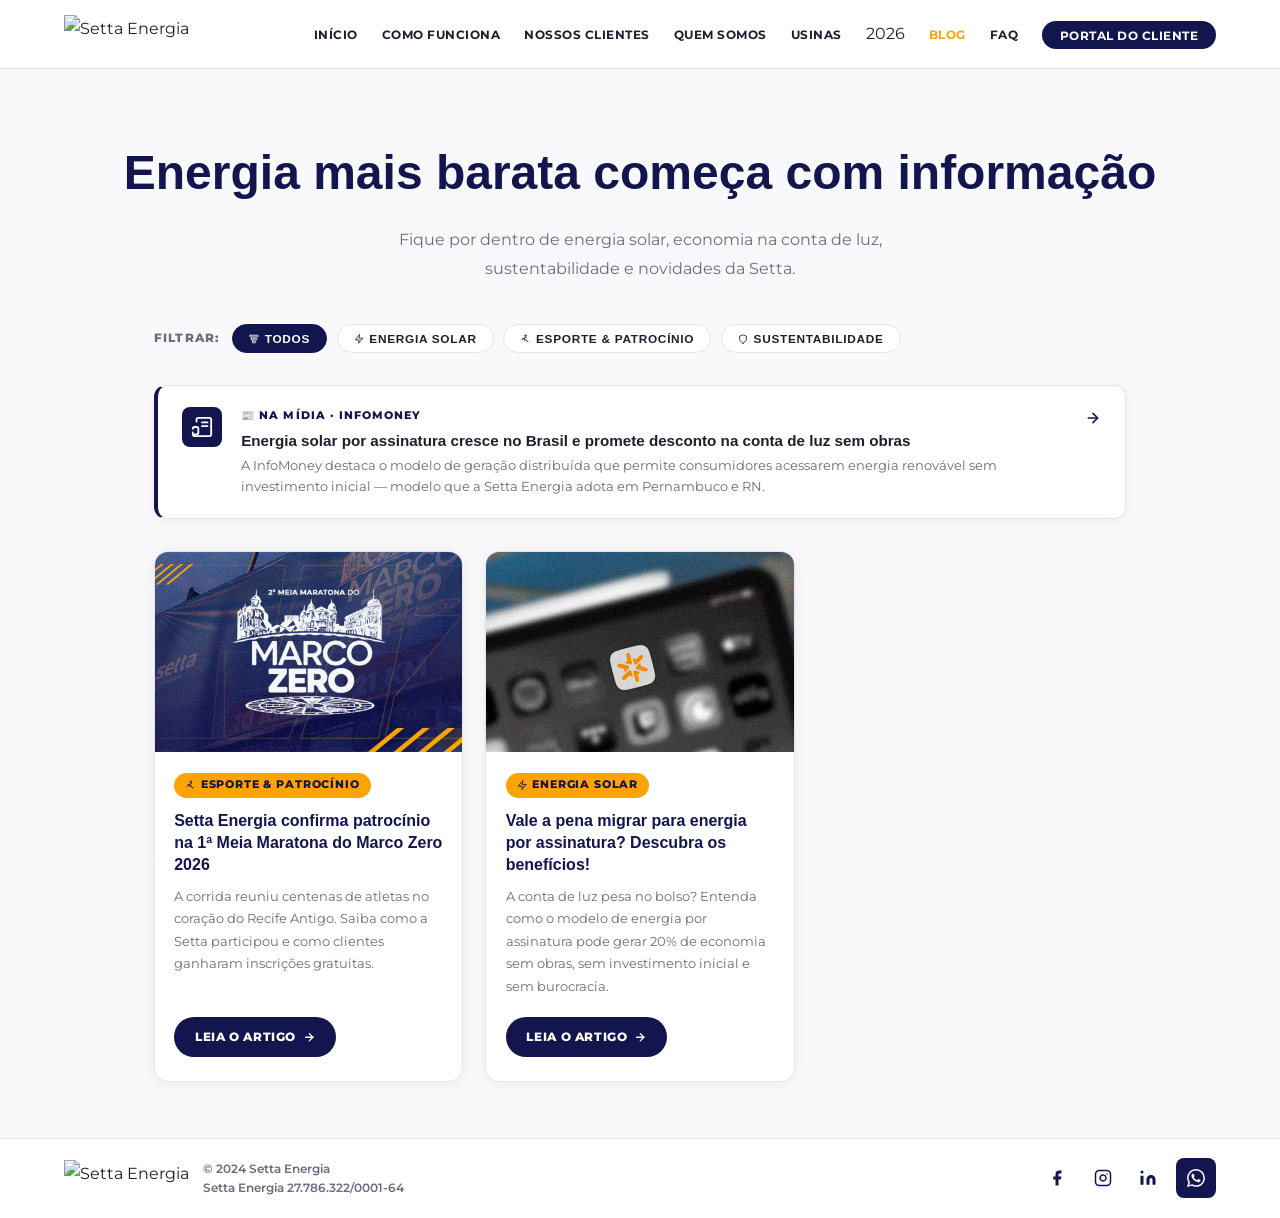
==== index.html @ 8a0ee7bb "Add files via upload" ====
<!DOCTYPE html>
<html lang="pt-BR">
<head>
  <meta charset="UTF-8"/>
  <meta name="viewport" content="width=device-width, initial-scale=1.0"/>
  <title>Blog Setta Energia | Energia solar, economia e sustentabilidade</title>
  <link rel="preconnect" href="https://fonts.googleapis.com"/>
  <link rel="preconnect" href="https://fonts.gstatic.com" crossorigin/>
  <link href="https://fonts.googleapis.com/css2?family=Montserrat:ital,wght@0,400;0,500;0,600;0,700;0,800;0,900;1,400&display=swap" rel="stylesheet"/>
  <link href="https://db.onlinewebfonts.com/c/cd7b05ba22e73021e0a390f532a72589?family=PP+Telegraf" rel="stylesheet"/>
  <link href="https://db.onlinewebfonts.com/c/ac187c52eeff516225fc35f138f225fc?family=PP+Telegraf+UltraBold" rel="stylesheet"/>
  <link rel="stylesheet" href="blog-setta.css"/>
</head>
<body>

<!-- HEADER -->
<header>
  <div class="logo">
    <a href="https://settaenergia.com.br/">
      <img src="https://settaenergia.com.br/assets/Logo2.svg" alt="Setta Energia"/>
    </a>
  </div>
  <nav>
    <ul>
      <li><a href="https://settaenergia.com.br/">Início</a></li>
      <li><a href="https://settaenergia.com.br/#como-funciona">Como Funciona</a></li>
      <li><a href="https://settaenergia.com.br/#clientes-ativos">Nossos Clientes</a></li>
      <li><a href="https://settaenergia.com.br/quemSomos.html">Quem Somos</a></li>
      <li><a href="https://settaenergia.com.br/usinas.html">Usinas</a></li>2026
      <li><a href="index.html" class="ativo">Blog</a></li>
      <li><a href="https://settaenergia.com.br/#faq">FAQ</a></li>
      <li class="portal"><a href="https://www.portalsettaenergia.com.br/">Portal do Cliente</a></li>
    </ul>
  </nav>
  <button class="menu-mobile-btn" onclick="document.querySelector('.mobile-nav').classList.toggle('open')" aria-label="Menu">
    <svg width="24" height="24" viewBox="0 0 24 24" fill="none" stroke="#13154f" stroke-width="2.5" stroke-linecap="round">
      <line x1="3" y1="6" x2="21" y2="6"/><line x1="3" y1="12" x2="21" y2="12"/><line x1="3" y1="18" x2="21" y2="18"/>
    </svg>
  </button>
</header>

<div class="mobile-nav">
  <a href="https://settaenergia.com.br/">Início</a>
  <a href="https://settaenergia.com.br/#como-funciona">Como Funciona</a>
  <a href="https://settaenergia.com.br/#clientes-ativos">Nossos Clientes</a>
  <a href="https://settaenergia.com.br/quemSomos.html">Quem Somos</a>
  <a href="https://settaenergia.com.br/usinas.html">Usinas</a>
  <a href="index.html">Blog</a>
  <a href="https://settaenergia.com.br/#faq">FAQ</a>
  <a href="https://www.portalsettaenergia.com.br/">Portal do Cliente</a>
</div>

<!-- HERO DO BLOG -->
<section class="blog-hero">
  <h1>Energia mais barata começa com informação</h1>
  <p>Fique por dentro de energia solar, economia na conta de luz, sustentabilidade e novidades da Setta.</p>
</section>

<!-- FILTRO DE CATEGORIAS -->
<div class="blog-filter-bar" role="group" aria-label="Filtrar por categoria">
  <span>Filtrar:</span>
  <button class="filter-btn active" data-cat="todos" onclick="filterBlog('todos', this)">
    <svg class="icon-svg" viewBox="0 0 24 24" fill="none" stroke="currentColor" stroke-width="2" stroke-linecap="round" stroke-linejoin="round"><rect x="2" y="3" width="20" height="4" rx="1"/><rect x="5" y="10" width="14" height="4" rx="1"/><rect x="8" y="17" width="8" height="4" rx="1"/></svg>
    Todos
  </button>
  <button class="filter-btn" data-cat="energia-solar" onclick="filterBlog('energia-solar', this)">
    <svg class="icon-svg" viewBox="0 0 24 24" fill="none" stroke="currentColor" stroke-width="2" stroke-linecap="round" stroke-linejoin="round"><polygon points="13 2 3 14 12 14 11 22 21 10 12 10 13 2"/></svg>
    Energia Solar
  </button>
  <button class="filter-btn" data-cat="esporte" onclick="filterBlog('esporte', this)">
    <svg class="icon-svg" viewBox="0 0 24 24" fill="none" stroke="currentColor" stroke-width="2" stroke-linecap="round" stroke-linejoin="round"><circle cx="13" cy="4" r="2"/><path d="M14.8 8.4L9 10l2 6 3-3 3 5H19"/><path d="M5 14l2-4 4 1"/></svg>
    Esporte &amp; Patrocínio
  </button>
  <button class="filter-btn" data-cat="sustentabilidade" onclick="filterBlog('sustentabilidade', this)">
    <svg class="icon-svg" viewBox="0 0 24 24" fill="none" stroke="currentColor" stroke-width="2" stroke-linecap="round" stroke-linejoin="round"><path d="M12 22s8-4 8-10V5l-8-3-8 3v7c0 6 8 10 8 10z"/></svg>
    Sustentabilidade
  </button>
</div>

<!-- REFERÊNCIA INFOMONEY -->
<div class="infomoney-ref">
  <a href="https://infomoney.com.br" target="_blank" rel="noopener" class="infomoney-card" aria-label="Leia na InfoMoney">
    <div class="infomoney-logo">
      <svg viewBox="0 0 24 24" fill="none" stroke="currentColor" stroke-width="2" stroke-linecap="round" stroke-linejoin="round"><path d="M4 22h16a2 2 0 0 0 2-2V4a2 2 0 0 0-2-2H8a2 2 0 0 0-2 2v2"/><path d="M4 22a2 2 0 0 1-2-2v-2"/><path d="M2 14a2 2 0 0 1 2-2h2a2 2 0 0 1 2 2v4a2 2 0 0 1-2 2H4"/><line x1="12" y1="7" x2="18" y2="7"/><line x1="12" y1="11" x2="18" y2="11"/></svg>
    </div>
    <div class="infomoney-meta">
      <span class="infomoney-label">📰 Na Mídia · InfoMoney</span>
      <span class="infomoney-title">Energia solar por assinatura cresce no Brasil e promete desconto na conta de luz sem obras</span>
      <span class="infomoney-summary">A InfoMoney destaca o modelo de geração distribuída que permite consumidores acessarem energia renovável sem investimento inicial — modelo que a Setta Energia adota em Pernambuco e RN.</span>
    </div>
    <svg class="infomoney-arrow icon-svg" viewBox="0 0 24 24" fill="none" stroke="currentColor" stroke-width="2.5" stroke-linecap="round" stroke-linejoin="round" width="18" height="18"><line x1="5" y1="12" x2="19" y2="12"/><polyline points="12 5 19 12 12 19"/></svg>
  </a>
</div>

<!-- CARDS EM DESTAQUE -->
<section class="blog-featured" id="blog-cards-grid">

  <!-- Card 1 — Maratona -->
  <a href="blog-maratona.html" class="blog-card" data-cat="esporte">
    <img
      class="blog-card-img"
      src="assets/blog/thumbnail-maratona.jpg"
      alt="Meia Maratona do Marco Zero — Setta Energia"
    />
    <div class="blog-card-body">
      <span class="blog-card-cat">
        <svg class="icon-svg" viewBox="0 0 24 24" fill="none" stroke="currentColor" stroke-width="2" stroke-linecap="round" stroke-linejoin="round"><circle cx="13" cy="4" r="2"/><path d="M14.8 8.4L9 10l2 6 3-3 3 5H19"/><path d="M5 14l2-4 4 1"/></svg>
        Esporte &amp; Patrocínio
      </span>
      <p class="blog-card-title">Setta Energia confirma patrocínio na 1ª Meia Maratona do Marco Zero 2026</p>
      <p class="blog-card-excerpt">A corrida reuniu centenas de atletas no coração do Recife Antigo. Saiba como a Setta participou e como clientes ganharam inscrições gratuitas.</p>
      <span class="blog-card-link">
        Leia o artigo
        <svg class="icon-svg" viewBox="0 0 24 24" fill="none" stroke="currentColor" stroke-width="2.5" stroke-linecap="round" stroke-linejoin="round"><line x1="5" y1="12" x2="19" y2="12"/><polyline points="12 5 19 12 12 19"/></svg>
      </span>
    </div>
  </a>

  <!-- Card 2 — Energia por Assinatura -->
  <a href="blog-energia-assinatura.html" class="blog-card" data-cat="energia-solar sustentabilidade">
    <img
      class="blog-card-img"
      src="assets/blog/thumbnail-energia-assinatura.jpg"
      alt="Energia por Assinatura — Setta Energia"
    />
    <div class="blog-card-body">
      <span class="blog-card-cat">
        <svg class="icon-svg" viewBox="0 0 24 24" fill="none" stroke="currentColor" stroke-width="2" stroke-linecap="round" stroke-linejoin="round"><polygon points="13 2 3 14 12 14 11 22 21 10 12 10 13 2"/></svg>
        Energia Solar
      </span>
      <p class="blog-card-title">Vale a pena migrar para energia por assinatura? Descubra os benefícios!</p>
      <p class="blog-card-excerpt">A conta de luz pesa no bolso? Entenda como o modelo de energia por assinatura pode gerar 20% de economia sem obras, sem investimento inicial e sem burocracia.</p>
      <span class="blog-card-link">
        Leia o artigo
        <svg class="icon-svg" viewBox="0 0 24 24" fill="none" stroke="currentColor" stroke-width="2.5" stroke-linecap="round" stroke-linejoin="round"><line x1="5" y1="12" x2="19" y2="12"/><polyline points="12 5 19 12 12 19"/></svg>
      </span>
    </div>
  </a>

</section>

<script>
function filterBlog(cat, btn) {
  // Update active button
  document.querySelectorAll('.filter-btn').forEach(b => b.classList.remove('active'));
  btn.classList.add('active');

  // Show/hide cards
  document.querySelectorAll('#blog-cards-grid .blog-card').forEach(card => {
    if (cat === 'todos') {
      card.style.display = '';
    } else {
      const cats = card.dataset.cat || '';
      card.style.display = cats.includes(cat) ? '' : 'none';
    }
  });
}
</script>

<!-- FOOTER -->
<footer>
  <div class="f-left">
    <a href="https://settaenergia.com.br/">
      <img src="https://settaenergia.com.br/assets/Logo2.svg" alt="Setta Energia" class="f-logo"/>
    </a>
    <p class="f-copy">© 2024 Setta Energia<br/>Setta Energia 27.786.322/0001-64</p>
  </div>
  <div class="f-social">
    <a href="https://www.facebook.com/settaenergia/" target="_blank" aria-label="Facebook">
      <svg viewBox="0 0 24 24" fill="currentColor"><path d="M18 2h-3a5 5 0 00-5 5v3H7v4h3v8h4v-8h3l1-4h-4V7a1 1 0 011-1h3z"/></svg>
    </a>
    <a href="https://www.instagram.com/settaenergia/" target="_blank" aria-label="Instagram">
      <svg viewBox="0 0 24 24" fill="none" stroke="currentColor" stroke-width="2" stroke-linecap="round" stroke-linejoin="round"><rect x="2" y="2" width="20" height="20" rx="5" ry="5"/><path d="M16 11.37A4 4 0 1112.63 8 4 4 0 0116 11.37z"/><line x1="17.5" y1="6.5" x2="17.51" y2="6.5"/></svg>
    </a>
    <a href="https://br.linkedin.com/company/settaenergia" target="_blank" aria-label="LinkedIn">
      <svg viewBox="0 0 24 24" fill="currentColor"><path d="M16 8a6 6 0 016 6v7h-4v-7a2 2 0 00-2-2 2 2 0 00-2 2v7h-4v-7a6 6 0 016-6zM2 9h4v12H2z"/><circle cx="4" cy="4" r="2"/></svg>
    </a>
    <a href="https://wa.me/558130195995" target="_blank" aria-label="WhatsApp" class="f-social-wa">
      <svg viewBox="0 0 24 24" fill="currentColor"><path d="M17.472 14.382c-.297-.149-1.758-.867-2.03-.967-.273-.099-.471-.148-.67.15-.197.297-.767.966-.94 1.164-.173.199-.347.223-.644.075-.297-.15-1.255-.463-2.39-1.475-.883-.788-1.48-1.761-1.653-2.059-.173-.297-.018-.458.13-.606.134-.133.298-.347.446-.52.149-.174.198-.298.298-.497.099-.198.05-.371-.025-.52-.075-.149-.669-1.612-.916-2.207-.242-.579-.487-.5-.669-.51a6.073 6.073 0 00-.57-.01c-.198 0-.52.074-.792.372-.272.297-1.04 1.016-1.04 2.479s1.065 2.875 1.213 3.074c.149.198 2.096 3.2 5.077 4.487.709.306 1.262.489 1.694.625.712.227 1.36.195 1.871.118.571-.085 1.758-.719 2.006-1.413.248-.694.248-1.289.173-1.413-.074-.124-.272-.198-.57-.347zm-5.421 7.403h-.004a9.87 9.87 0 01-5.031-1.378l-.361-.214-3.741.982.998-3.648-.235-.374a9.86 9.86 0 01-1.51-5.26c.001-5.45 4.436-9.884 9.888-9.884 2.64 0 5.122 1.03 6.988 2.898a9.825 9.825 0 012.893 6.994c-.003 5.45-4.437 9.884-9.885 9.884zm8.413-18.297A11.815 11.815 0 0012.05 0C5.495 0 .16 5.335.157 11.892c0 2.096.547 4.142 1.588 5.945L.057 24l6.305-1.654a11.882 11.882 0 005.683 1.448h.005c6.554 0 11.89-5.335 11.893-11.893a11.821 11.821 0 00-3.48-8.413z"/></svg>
    </a>
  </div>
</footer>

</body>
</html>
---- blog-setta.css ----
*, *::before, *::after { box-sizing: border-box; margin: 0; padding: 0; }

:root {
  --azul:      #13154f;
  --azul-mid:  #1c1f6e;
  --laranja:   #ffa300;
  --laranja-dk:#e08f00;
  --bg:        #f9f9fb;
  --branco:    #ffffff;
  --texto:     #1e1e2e;
  --muted:     #6b6b80;
  --borda:     #e4e4ef;
  --col-w:     860px;
}

html { scroll-behavior: smooth; }

body {
  font-family: 'Montserrat', sans-serif;
  background: var(--bg);
  color: var(--texto);
  line-height: 1.7;
  font-size: 1rem;
}

a { text-decoration: none; color: inherit; }

/* ══════════════════════════
   HEADER
══════════════════════════ */
header {
  position: sticky; top: 0; z-index: 999;
  background: var(--branco);
  box-shadow: 0 1px 0 var(--borda);
  height: 68px;
  display: flex; align-items: center; justify-content: space-between;
  padding: 0 5%;
}
header .logo img { height: 38px; display: block; }
header nav ul { list-style: none; display: flex; align-items: center; gap: 1.5rem; }
header nav ul li a {
  font-size: .78rem; font-weight: 700; color: var(--texto);
  text-transform: uppercase; letter-spacing: .04em; transition: color .2s;
}
header nav ul li a:hover,
header nav ul li a.ativo { color: var(--laranja); }
header nav ul li.portal a {
  background: var(--azul); color: var(--branco);
  padding: .42rem 1.1rem; border-radius: 30px; transition: background .2s;
}
header nav ul li.portal a:hover { background: var(--azul-mid); }
.menu-mobile-btn { display: none; background: none; border: none; cursor: pointer; padding: 4px; }
.mobile-nav {
  display: none; flex-direction: column; position: fixed;
  top: 68px; left: 0; right: 0; background: var(--branco);
  box-shadow: 0 8px 24px rgba(0,0,0,.12); padding: 1.2rem 5% 1.8rem;
  z-index: 998; gap: .1rem;
}
.mobile-nav.open { display: flex; }
.mobile-nav a {
  font-size: .9rem; font-weight: 700; color: var(--texto);
  padding: .7rem 0; border-bottom: 1px solid var(--borda);
  text-transform: uppercase; letter-spacing: .04em;
}
.mobile-nav a:last-child { border-bottom: none; color: var(--laranja); }
@media (max-width: 820px) {
  header nav { display: none; }
  .menu-mobile-btn { display: block; }
}

/* ══════════════════════════
   BREADCRUMB
══════════════════════════ */
.breadcrumb {
  max-width: var(--col-w);
  margin: 0 auto;
  padding: 1.2rem 5% .6rem;
  display: flex; align-items: center; gap: .4rem;
  font-size: .75rem; color: var(--muted); font-weight: 600;
}
.breadcrumb a { color: var(--azul); }
.breadcrumb a:hover { color: var(--laranja); }
.breadcrumb span { color: var(--borda); }

/* ══════════════════════════
   HERO IMAGEM FULL-WIDTH (artigos)
══════════════════════════ */
.post-hero {
  width:100%;
  max-height: 520px;
  overflow: hidden;
  position: relative;
  margin-bottom: 0;
}
.post-hero img {
  width:100%; height: 520px;
  object-fit: cover; object-position: center 30%;
  display: block;
}
.post-hero::after {
  content: '';
  position: absolute; inset: 0;
  background: linear-gradient(to bottom, rgba(19,21,79,.1) 0%, rgba(19,21,79,.55) 100%);
}
.post-hero-caption {
  position: absolute; bottom: 1rem; right: 1rem;
  font-size: .7rem; color: rgba(255,255,255,.55);
  z-index: 2; background: rgba(0,0,0,.35);
  padding: .2rem .6rem; border-radius: 4px;
}

/* ══════════════════════════
   LAYOUT EDITORIAL — col centralizada + sidebar
══════════════════════════ */
.post-layout {
  max-width: 1200px;
  margin: 0 auto;
  padding: 0 4% 80px;
  display: grid;
  grid-template-columns: 1fr 280px;
  gap: 3.5rem;
  align-items: start;
}

/* ══════════════════════════
   COLUNA PRINCIPAL
══════════════════════════ */
.post-head { padding: 2.5rem 0 2rem; border-bottom: 1px solid var(--borda); margin-bottom: 2rem; }
.post-chips { display: flex; gap: .5rem; flex-wrap: wrap; margin-bottom: 1rem; }
.chip {
  display: inline-flex; align-items: center; gap: .3rem;
  font-size: .68rem; font-weight: 800; text-transform: uppercase;
  letter-spacing: .08em; padding: .28rem .8rem; border-radius: 30px;
}
.chip-laranja { background: var(--laranja); color: var(--azul); }
.chip-outline { background: rgba(19,21,79,.06); color: var(--azul); border: 1px solid rgba(19,21,79,.15); }

.post-title {
  font-family: 'PP Telegraf UltraBold', 'PP Telegraf', sans-serif;
  font-size: clamp(1.8rem, 4.5vw, 2.8rem);
  font-weight: 800; line-height: 1.2;
  color: var(--azul); margin-bottom: 1rem;
}
.post-title em { color: var(--laranja); font-style: normal; }

.post-meta {
  display: flex; gap: 1.5rem; flex-wrap: wrap;
  font-size: .78rem; color: var(--muted); font-weight: 600;
}
.post-meta span { display: flex; align-items: center; gap: .3rem; }

.post-divider {
  width: 48px; height: 3px;
  background: var(--laranja); border-radius: 2px;
  margin: 1.8rem 0;
}

.post-intro {
  font-family: 'Montserrat', sans-serif;
  font-size: 1.18rem; font-weight: 500;
  font-style: italic;
  color: #2a2a40; line-height: 1.9;
  margin-bottom: 2rem;
  text-align: justify;
}

.art-section { margin-bottom: 2.8rem; }

.art-section h2 {
  font-family: 'PP Telegraf UltraBold', 'PP Telegraf', sans-serif;
  font-size: 1.3rem; font-weight: 800;
  color: var(--azul); margin-bottom: 1rem;
  padding-bottom: .6rem;
  border-bottom: 2px solid var(--laranja);
  display: inline-block;
}

.art-section p {
  font-size: 1.08rem; color: #3a3a50;
  margin-bottom: 1rem; line-height: 1.9;
  text-align: justify;
}

.callout {
  background: var(--branco);
  border-left: 4px solid var(--laranja);
  border-radius: 0 10px 10px 0;
  padding: 1.2rem 1.4rem;
  margin: 1.6rem 0;
  box-shadow: 0 2px 12px rgba(0,0,0,.05);
}
.callout p {
  font-family: 'Merriweather', serif;
  font-size: .95rem; font-style: italic;
  color: var(--azul); margin: 0; line-height: 1.75;
}

.card-dark {
  background: linear-gradient(135deg, var(--azul) 0%, var(--azul-mid) 100%);
  border-radius: 12px; padding: 1.6rem 1.5rem;
  color: var(--branco); margin: 1.6rem 0;
  position: relative; overflow: hidden;
}
.card-dark h3 {
  font-size: .85rem; font-weight: 900;
  color: var(--laranja); margin-bottom: .5rem;
  text-transform: uppercase; letter-spacing: .06em;
}
.card-dark p {
  font-size: .9rem !important; color: rgba(255,255,255,.85) !important;
  margin: 0 !important; line-height: 1.7 !important;
}
.card-dark-icon {
  position: absolute;
  right: -8px;
  bottom: -8px;
  opacity: .06;
  width: 5rem;
  height: 5rem;
}

.distancias-row {
  display: grid; grid-template-columns: repeat(4,1fr);
  gap: 1rem; margin: 1.4rem 0;
}
.dist-card {
  background: var(--branco); border: 1px solid var(--borda);
  border-top: 3px solid var(--laranja); border-radius: 10px;
  padding: 1.2rem .8rem; text-align: center;
  box-shadow: 0 2px 8px rgba(0,0,0,.04);
  transition: transform .2s, box-shadow .2s;
}
.dist-card:hover { transform: translateY(-3px); box-shadow: 0 8px 20px rgba(255,163,0,.15); }
.dist-num { font-size: 2rem; font-weight: 900; color: var(--azul); line-height: 1; }
.dist-label { font-size: .72rem; font-weight: 800; text-transform: uppercase; color: var(--muted); letter-spacing: .06em; margin-top: .2rem; }

.event-date-box {
  background: var(--azul); border-radius: 12px;
  padding: 1.4rem 1.5rem; display: flex;
  align-items: center; gap: 1.2rem; margin: 1.4rem 0;
}
.edb-icon { font-size: 2.2rem; line-height: 1; flex-shrink: 0; }
.edb-text strong { display: block; font-size: 1.05rem; font-weight: 900; color: var(--laranja); }
.edb-text span { font-size: .82rem; color: rgba(255,255,255,.7); }

.steps-col { display: flex; flex-direction: column; gap: .8rem; margin: 1.4rem 0; }
.step-item {
  display: flex; align-items: flex-start; gap: 1rem;
  background: var(--branco); border: 1px solid var(--borda);
  border-radius: 10px; padding: 1rem 1.1rem;
  box-shadow: 0 2px 8px rgba(0,0,0,.04);
}
.step-num {
  width: 32px; height: 32px; background: var(--azul); color: var(--branco);
  font-size: .88rem; font-weight: 900; border-radius: 50%;
  display: flex; align-items: center; justify-content: center; flex-shrink: 0;
}
.step-item strong { display: block; font-size: .88rem; font-weight: 800; color: var(--azul); margin-bottom: .15rem; }
.step-item span { font-size: .82rem; color: var(--muted); }

.indique-card {
  background: var(--branco); border: 2px solid var(--laranja);
  border-radius: 12px; padding: 1.5rem; margin: 1.4rem 0;
}
.ic-title {
  display: flex; align-items: center; gap: .5rem;
  font-size: 1rem; font-weight: 900; color: var(--azul); margin-bottom: .9rem;
}
.ic-badge {
  background: var(--laranja); color: var(--azul);
  font-size: .68rem; font-weight: 800;
  padding: .18rem .6rem; border-radius: 30px; text-transform: uppercase;
}
.indique-pills { display: flex; flex-direction: column; gap: .5rem; }
.indique-pill {
  display: flex; align-items: center; gap: .7rem;
  font-size: .875rem; color: #3a3a50;
}
.indique-pill::before {
  content: '\2713'; width: 22px; height: 22px;
  background: var(--laranja); color: var(--azul);
  font-weight: 900; font-size: .72rem; border-radius: 50%;
  display: flex; align-items: center; justify-content: center; flex-shrink: 0;
}

.article-cta {
  background: linear-gradient(135deg, var(--azul) 0%, var(--azul-mid) 100%);
  border-radius: 14px; padding: 2.2rem 2rem;
  text-align: center; margin-top: 3rem;
  position: relative; overflow: hidden;
}
.article-cta::before {
  content: ''; position: absolute;
  width: 220px; height: 220px;
  background: radial-gradient(circle, rgba(255,163,0,.18), transparent 70%);
  top: -70px; right: -70px;
}
.article-cta h3 { font-size: 1.2rem; font-weight: 900; color: var(--branco); margin-bottom: .5rem; position: relative; }
.article-cta p { font-size: .9rem; color: rgba(255,255,255,.7); margin-bottom: 1.5rem; position: relative; }
.cta-btns { display: flex; gap: .8rem; justify-content: center; flex-wrap: wrap; position: relative; }
.btn-primary {
  display: inline-flex; align-items: center; gap: .4rem;
  background: var(--laranja); color: var(--azul);
  font-size: .85rem; font-weight: 900;
  padding: .8rem 1.8rem; border-radius: 30px;
  text-transform: uppercase; letter-spacing: .05em;
  transition: transform .2s, box-shadow .2s;
}
.btn-primary:hover { transform: translateY(-2px); box-shadow: 0 6px 20px rgba(255,163,0,.4); }
.btn-outline {
  display: inline-flex; align-items: center; gap: .4rem;
  background: transparent; color: var(--branco);
  font-size: .85rem; font-weight: 700;
  padding: .8rem 1.8rem; border-radius: 30px;
  border: 2px solid rgba(255,255,255,.35);
  text-transform: uppercase; letter-spacing: .05em;
  transition: border-color .2s, background .2s;
}
.btn-outline:hover { border-color: var(--laranja); background: rgba(255,163,0,.08); }

.share-row {
  display: flex; align-items: center; gap: .7rem;
  margin-top: 2.5rem; padding-top: 1.5rem;
  border-top: 1px solid var(--borda); flex-wrap: wrap;
}
.share-label { font-size: .75rem; font-weight: 800; text-transform: uppercase; color: var(--muted); letter-spacing: .06em; }
.share-btn {
  display: inline-flex; align-items: center; gap: .35rem;
  font-size: .78rem; font-weight: 700;
  padding: .38rem .95rem; border-radius: 30px;
  transition: transform .15s, opacity .15s;
}
.share-btn:hover { transform: translateY(-2px); opacity: .85; }
.s-wa { background: var(--azul); color: #fff; }
.s-ig { background: var(--azul); color: #fff; }
.s-li { background: var(--azul); color: #fff; }

/* ══════════════════════════
   SIDEBAR
══════════════════════════ */
.post-sidebar { position: sticky; top: 84px; }

.sidebar-block {
  background: var(--branco); border: 1px solid var(--borda);
  border-radius: 12px; padding: 1.4rem;
  margin-bottom: 1.2rem;
  box-shadow: 0 2px 12px rgba(0,0,0,.04);
}
.sidebar-block-title {
  font-size: .72rem; font-weight: 800; text-transform: uppercase;
  letter-spacing: .1em; color: var(--muted);
  margin-bottom: 1rem; padding-bottom: .6rem;
  border-bottom: 2px solid var(--borda);
}

.toc-list { list-style: none; display: flex; flex-direction: column; gap: .5rem; }
.toc-list li a {
  font-size: .82rem; font-weight: 600; color: var(--azul);
  display: flex; align-items: flex-start; gap: .5rem;
  transition: color .2s; line-height: 1.4;
}
.toc-list li a::before {
  content: '›'; color: var(--laranja); font-size: 1rem;
  font-weight: 900; flex-shrink: 0; margin-top: -.05rem;
}
.toc-list li a:hover { color: var(--laranja); }

.sidebar-cta {
  background: linear-gradient(135deg, var(--azul), var(--azul-mid));
  border-radius: 12px; padding: 1.4rem;
  text-align: center;
}
.sidebar-cta p {
  font-size: .82rem; color: rgba(255,255,255,.75);
  margin-bottom: 1rem; line-height: 1.6;
}
.sidebar-cta strong { color: var(--laranja); }
.sidebar-cta a {
  display: block; background: var(--laranja); color: var(--azul);
  font-size: .8rem; font-weight: 900; text-transform: uppercase;
  letter-spacing: .06em; padding: .7rem 1rem; border-radius: 30px;
  transition: transform .2s, box-shadow .2s;
}
.sidebar-cta a:hover { transform: translateY(-2px); box-shadow: 0 6px 16px rgba(255,163,0,.35); }

.event-info-list { display: flex; flex-direction: column; gap: .7rem; }
.event-info-item { display: flex; gap: .7rem; align-items: flex-start; }
.event-info-item span:first-child { font-size: 1rem; line-height: 1; flex-shrink: 0; margin-top: .1rem; }
.event-info-item div { font-size: .8rem; }
.event-info-item div strong { display: block; color: var(--azul); font-weight: 800; font-size: .78rem; }
.event-info-item div span { color: var(--muted); }

/* ══════════════════════════
   BOTÕES INLINE DE ARTIGO
══════════════════════════ */
.btn-app-inline {
  display: inline-flex;
  align-items: center;
  gap: .5rem;
  margin-top: 1.4rem;
  background: var(--azul);
  color: var(--branco);
  font-size: .82rem;
  font-weight: 900;
  text-transform: uppercase;
  letter-spacing: .07em;
  padding: .75rem 1.6rem;
  border-radius: 30px;
  transition: background .2s, transform .2s, box-shadow .2s;
}
.btn-app-inline:hover {
  background: var(--laranja);
  color: var(--azul);
  transform: translateY(-2px);
  box-shadow: 0 6px 18px rgba(255,163,0,.3);
}
.btn-indique {
  background: var(--laranja);
  color: var(--azul);
}
.btn-indique:hover {
  background: var(--azul);
  color: var(--branco);
}

/* ══════════════════════════
   FOOTER
══════════════════════════ */
footer {
  background: var(--branco);
  border-top: 1px solid var(--borda);
  padding: 1.2rem 5%;
  display: flex;
  align-items: center;
  justify-content: space-between;
  gap: 1rem;
  flex-wrap: wrap;
}
.f-left { display: flex; align-items: center; gap: .9rem; }
footer img.f-logo { height: 36px; display: block; }
footer .f-copy {
  font-size: .75rem; color: var(--muted);
  line-height: 1.6; font-weight: 600;
}
footer .f-social { display: flex; align-items: center; gap: .6rem; }
footer .f-social a {
  width: 36px; height: 36px;
  display: flex; align-items: center; justify-content: center;
  border-radius: 50%;
  color: var(--azul);
  transition: color .2s, background .2s;
}
footer .f-social a:hover { color: var(--laranja); background: rgba(19,21,79,.06); }
footer .f-social svg { width: 18px; height: 18px; display: block; }
.f-social-wa {
  background: var(--azul) !important;
  color: #fff !important;
  border-radius: 8px !important;
  width: 40px !important; height: 40px !important;
}
.f-social-wa:hover { background: var(--azul-mid) !important; color: #fff !important; }

/* ══════════════════════════
   SVG ICONS
══════════════════════════ */
.icon-svg {
  display: inline-block;
  width: 1em; height: 1em;
  vertical-align: -0.125em;
  flex-shrink: 0;
}
.edb-icon .icon-svg { width: 2.2rem; height: 2.2rem; vertical-align: middle; }
.sidebar-block-title .icon-svg { width: 0.9em; height: 0.9em; }
.event-info-item > span:first-child .icon-svg { width: 1.1rem; height: 1.1rem; }
.ic-title .icon-svg { width: 1.1em; height: 1.1em; }
.btn-primary .icon-svg, .btn-outline .icon-svg { width: 1em; height: 1em; }
.sidebar-cta a .icon-svg { width: 1em; height: 1em; }

/* ══════════════════════════
   BLOG INDEX — página inicial do blog
══════════════════════════ */
.blog-hero {
  text-align: center;
  padding: 4rem 5% 2.5rem;
}
.blog-hero h1 {
  font-family: 'PP Telegraf UltraBold', 'PP Telegraf', sans-serif;
  font-size: clamp(2rem, 5vw, 3rem);
  color: var(--azul);
  font-weight: 800;
  margin-bottom: .8rem;
}
.blog-hero h1 em { color: var(--laranja); font-style: normal; }
.blog-hero p {
  font-size: 1rem; color: var(--muted);
  max-width: 560px; margin: 0 auto;
  line-height: 1.8;
}

/* Cards destaque (top 3) */
.blog-featured {
  max-width: 1100px;
  margin: 0 auto;
  padding: 0 5% 3.5rem;
  display: grid;
  grid-template-columns: repeat(3, 1fr);
  gap: 1.4rem;
}

.blog-card {
  border-radius: 14px;
  overflow: hidden;
  background: var(--branco);
  border: 1px solid var(--borda);
  box-shadow: 0 2px 16px rgba(0,0,0,.06);
  display: flex;
  flex-direction: column;
  transition: transform .25s, box-shadow .25s;
}
.blog-card:hover { transform: translateY(-5px); box-shadow: 0 12px 32px rgba(19,21,79,.12); }

.blog-card-img {
  width:100%;
  height: 200px;
  object-fit: cover;
  display: block;
}

.blog-card-body {
  padding: 1.3rem 1.2rem 1.5rem;
  display: flex;
  flex-direction: column;
  flex: 1;
}

.blog-card-cat {
  display: inline-flex; align-items: center; gap: .3rem;
  font-size: .66rem; font-weight: 800; text-transform: uppercase;
  letter-spacing: .08em; padding: .22rem .7rem; border-radius: 30px;
  background: var(--laranja); color: var(--azul);
  margin-bottom: .8rem; align-self: flex-start;
}

.blog-card-title {
  font-family: 'PP Telegraf UltraBold', 'PP Telegraf', sans-serif;
  font-size: 1rem; font-weight: 800;
  color: var(--azul); line-height: 1.35;
  margin-bottom: .6rem;
}

.blog-card-excerpt {
  font-size: .83rem; color: var(--muted);
  line-height: 1.7; margin-bottom: 1.2rem;
  flex: 1;
}

.blog-card-link {
  display: inline-flex; align-items: center; gap: .4rem;
  background: var(--azul); color: var(--branco);
  font-size: .78rem; font-weight: 800; text-transform: uppercase;
  letter-spacing: .05em; padding: .6rem 1.3rem; border-radius: 30px;
  transition: background .2s, transform .2s;
  align-self: flex-start;
}
.blog-card-link:hover { background: var(--laranja); color: var(--azul); transform: translateX(3px); }

/* Separador listagem */
.blog-list-header {
  max-width: 1100px;
  margin: 0 auto;
  padding: 0 5% 1.5rem;
  border-top: 1px solid var(--borda);
  padding-top: 2.5rem;
}
.blog-list-header h2 {
  font-family: 'PP Telegraf UltraBold', 'PP Telegraf', sans-serif;
  font-size: 1.2rem; font-weight: 800;
  color: var(--azul);
}

/* Grid de todos os posts */
.blog-grid {
  max-width: 1100px;
  margin: 0 auto;
  padding: 0 5% 80px;
  display: grid;
  grid-template-columns: repeat(3, 1fr);
  gap: 1.4rem;
}

/* ══════════════════════════
   RESPONSIVE
══════════════════════════ */
@media (max-width: 900px) {
  .post-layout {
    grid-template-columns: 1fr;
    gap: 0;
    padding: 0 4% 60px;
  }
  .post-sidebar { position: static; margin-top: 2.5rem; }
  .sidebar-block, .sidebar-cta { margin-bottom: 1rem; }
  .toc-block { display: none; }

  .blog-featured { grid-template-columns: 1fr 1fr; }
  .blog-grid { grid-template-columns: 1fr 1fr; }
}

@media (max-width: 600px) {
  /* Hero */
  .post-hero img { height: 220px; object-position: center center; }
  .post-hero-caption { font-size: .65rem; }

  /* Breadcrumb — menor e discreta no mobile */
  .breadcrumb { font-size: .72rem; padding: .9rem 4% .5rem; gap: .3rem; }

  /* Layout principal */
  .post-layout { padding: 0 4% 60px; }
  .post-head { padding: 1.8rem 0 1.4rem; }

  /* Chips / tags — touch target maior */
  .post-chips { gap: .5rem; }
  .chip { font-size: .68rem; padding: .3rem .75rem; }

  /* Título do artigo — fluido e legível */
  .post-title { font-size: clamp(1.55rem, 6.5vw, 1.9rem) !important; line-height: 1.25; }

  /* Meta (autor, tempo leitura, local) — mais respiro */
  .post-meta { gap: .9rem; font-size: .78rem; flex-wrap: wrap; row-gap: .4rem; }

  /* Intro em itálico */
  .post-intro { font-size: 1.02rem; line-height: 1.85; }

  /* Seções do artigo */
  .art-section { margin-bottom: 2.2rem; }
  .art-section h2 { font-size: 1.08rem; }
  .art-section p { font-size: 1rem; line-height: 1.85; }

  /* Cards de distância — 2 colunas no mobile em vez de 4 */
  .distancias-row { grid-template-columns: repeat(2,1fr); gap: .7rem; }
  .dist-card { padding: 1rem .6rem; }
  .dist-num { font-size: 1.8rem; }

  /* Caixa de data do evento */
  .event-date-box { flex-direction: column; text-align: center; gap: .7rem; padding: 1.2rem; }
  .edb-icon { font-size: 1.8rem; }
  .edb-text strong { font-size: 1rem; }
  .edb-text span { font-size: .82rem; }

  /* Steps (passos da campanha) — touch friendly */
  .step-item { padding: 1rem 1rem; gap: .85rem; }
  .step-num { width: 30px; height: 30px; font-size: .84rem; flex-shrink: 0; }
  .step-item strong { font-size: .9rem; }
  .step-item span { font-size: .84rem; line-height: 1.5; }

  /* Indique e Ganhe pills */
  .indique-card { padding: 1.2rem; }
  .ic-title { font-size: .95rem; flex-wrap: wrap; }
  .indique-pill { font-size: .88rem; line-height: 1.55; }

  /* Card escuro (Quem é a Setta) */
  .card-dark { padding: 1.4rem 1.2rem; }
  .card-dark h3 { font-size: .82rem; }
  .card-dark p { font-size: .92rem !important; line-height: 1.7 !important; }

  /* CTA do artigo */
  .article-cta { padding: 1.8rem 1.2rem; border-radius: 12px; }
  .article-cta h3 { font-size: 1.1rem; }
  .article-cta p { font-size: .9rem; }
  .cta-btns { flex-direction: column; gap: .7rem; }
  .btn-primary, .btn-outline {
    width:100%; justify-content: center;
    padding: .95rem 1rem; font-size: .85rem;
    min-height: 48px; /* touch target mínimo recomendado */
  }

  /* Botões inline (App / Indique e Corra) — full width no mobile */
  .btn-app-inline {
    width:100%; justify-content: center;
    padding: .95rem 1rem; font-size: .84rem;
    min-height: 48px;
    border-radius: 10px;
  }

  /* Share row — empilha bem e botões maiores */
  .share-row { gap: .55rem; margin-top: 2rem; padding-top: 1.2rem; flex-wrap: wrap; }
  .share-label { width:100%; margin-bottom: .1rem; font-size: .72rem; }
  .share-btn {
    font-size: .82rem; padding: .55rem 1.1rem;
    flex: 1; justify-content: center;
    min-height: 44px;
  }
  .share-btn svg { width: 15px; height: 15px; }

  /* Sidebar */
  .sidebar-block { padding: 1.1rem; }
  .sidebar-block-title { font-size: .7rem; }
  .sidebar-cta { padding: 1.3rem; }
  .sidebar-cta p { font-size: .84rem; }
  .sidebar-cta a { font-size: .82rem; padding: .75rem 1rem; min-height: 48px; }

  /* Footer */
  footer { flex-direction: column; align-items: flex-start; gap: .9rem; padding: 1.4rem 4%; }
  .f-left { flex-direction: row; align-items: center; }
  footer .f-social a { width: 40px; height: 40px; } /* touch targets maiores */

  /* Blog index */
  .blog-featured { grid-template-columns: 1fr; gap: 1.2rem; }
  .blog-grid { grid-template-columns: 1fr; }
  .blog-hero {
    padding: 2.5rem 6% 1.5rem;
    text-align: center;
  }
  .blog-hero h1 {
    font-size: clamp(1.6rem, 7.5vw, 2.2rem);
    line-height: 1.25;
    margin-bottom: 1rem;
    word-break: break-word;
    hyphens: auto;
  }
  .blog-hero p {
    font-size: .93rem;
    line-height: 1.75;
    max-width:100%;
  }
  .blog-card-link { min-height: 44px; align-items: center; }
}


.blog-card {
  transition: all .25s ease;
}
.blog-card:hover {
  transform: translateY(-6px);
  box-shadow: 0 12px 30px rgba(0,0,0,0.08);
}

.post-title em {
  color: #ffa300;
  font-style: normal;
}


/* ===== CARD INFOMONEY ===== */

.tag-infomoney {
  background: #13154f;
  color: #ffffff;
}

/* leve destaque no card */
.destaque-infomoney {
  border: 1px solid rgba(19, 21, 79, 0.08);
  transition: all 0.3s ease;
}

.destaque-infomoney:hover {
  transform: translateY(-6px);
  box-shadow: 0 20px 40px rgba(0, 0, 0, 0.08);
}

/* melhora leitura do título */
.destaque-infomoney h3 {
  font-weight: 700;
  line-height: 1.3;
}

/* deixa o texto mais clean */
.destaque-infomoney p {
  opacity: 0.8;
  line-height: 1.5;
}

/* ══════════════════════════
   CATEGORY FILTER BAR
══════════════════════════ */
.blog-filter-bar {
  max-width: 1100px;
  margin: 0 auto 0;
  padding: 0 5% 2rem;
  display: flex;
  align-items: center;
  gap: .6rem;
  flex-wrap: wrap;
}
.blog-filter-bar span {
  font-size: .72rem;
  font-weight: 800;
  text-transform: uppercase;
  letter-spacing: .1em;
  color: var(--muted);
  margin-right: .2rem;
  white-space: nowrap;
}
.filter-btn {
  display: inline-flex;
  align-items: center;
  gap: .35rem;
  background: var(--branco);
  border: 1.5px solid var(--borda);
  color: var(--texto);
  font-size: .74rem;
  font-weight: 700;
  text-transform: uppercase;
  letter-spacing: .06em;
  padding: .42rem 1rem;
  border-radius: 30px;
  cursor: pointer;
  transition: all .2s;
  white-space: nowrap;
}
.filter-btn:hover {
  border-color: var(--azul);
  color: var(--azul);
}
.filter-btn.active {
  background: var(--azul);
  border-color: var(--azul);
  color: var(--branco);
}
.filter-btn .icon-svg { width: .85em; height: .85em; }

/* Mobile filter scroll */
@media (max-width: 600px) {
  .blog-filter-bar {
    flex-wrap: nowrap;
    overflow-x: auto;
    -webkit-overflow-scrolling: touch;
    padding-bottom: 1rem;
    scrollbar-width: none;
    gap: .5rem;
  }
  .blog-filter-bar::-webkit-scrollbar { display: none; }
  .filter-btn { flex-shrink: 0; }
}

/* Blog card hidden state for filtering */
.blog-card[data-hidden="true"] {
  display: none;
}

/* Infomoney reference card */
.infomoney-ref {
  max-width: 1100px;
  margin: 0 auto;
  padding: 0 5% 2rem;
}
.infomoney-card {
  display: flex;
  gap: 1.2rem;
  align-items: flex-start;
  background: var(--branco);
  border: 1px solid var(--borda);
  border-left: 4px solid var(--azul);
  border-radius: 12px;
  padding: 1.3rem 1.5rem;
  box-shadow: 0 2px 12px rgba(0,0,0,.05);
  transition: transform .2s, box-shadow .2s;
  text-decoration: none;
  color: inherit;
}
.infomoney-card:hover {
  transform: translateY(-3px);
  box-shadow: 0 8px 24px rgba(19,21,79,.1);
}
.infomoney-logo {
  flex-shrink: 0;
  width: 40px;
  height: 40px;
  background: var(--azul);
  border-radius: 8px;
  display: flex;
  align-items: center;
  justify-content: center;
}
.infomoney-logo svg { width: 22px; height: 22px; color: #fff; }
.infomoney-meta {
  display: flex;
  flex-direction: column;
  gap: .3rem;
  flex: 1;
}
.infomoney-label {
  font-size: .66rem;
  font-weight: 800;
  text-transform: uppercase;
  letter-spacing: .1em;
  color: var(--azul);
}
.infomoney-title {
  font-family: 'PP Telegraf UltraBold', 'PP Telegraf', sans-serif;
  font-size: .95rem;
  font-weight: 800;
  color: var(--texto);
  line-height: 1.4;
}
.infomoney-summary {
  font-size: .8rem;
  color: var(--muted);
  line-height: 1.6;
}
.infomoney-arrow {
  flex-shrink: 0;
  color: var(--azul);
  margin-top: .15rem;
}
@media (max-width: 600px) {
  .infomoney-card { gap: .9rem; padding: 1.1rem; }
  .infomoney-title { font-size: .88rem; }
  .infomoney-summary { display: none; }
}
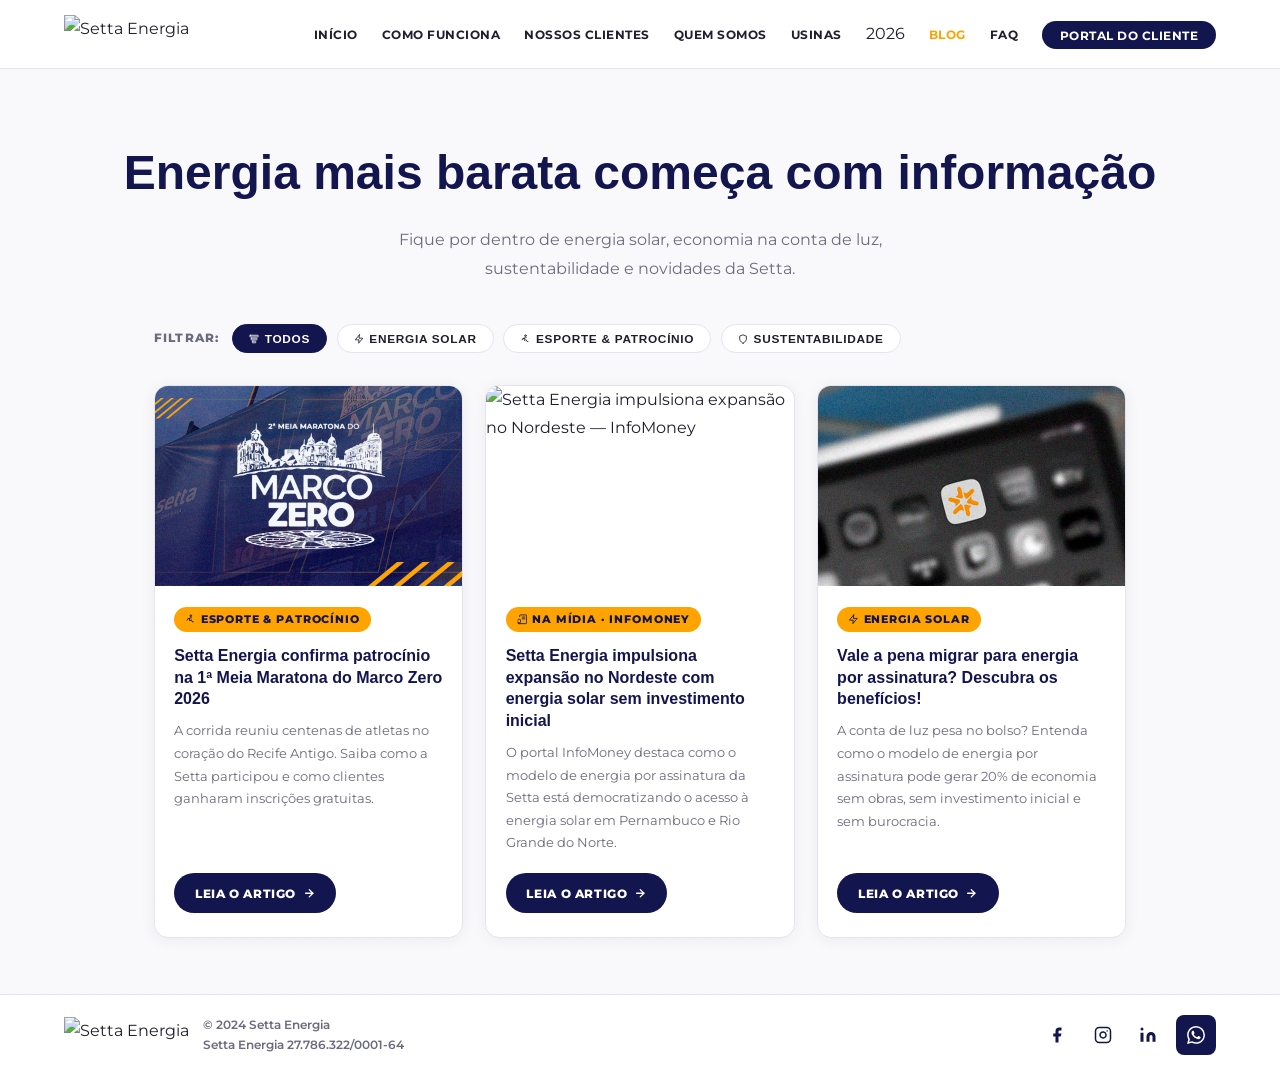
==== commit 6d6b36eb: "Update index.html" ====
--- a/index.html
+++ b/index.html
@@ -77,21 +77,6 @@
   </button>
 </div>
 
-<!-- REFERÊNCIA INFOMONEY -->
-<div class="infomoney-ref">
-  <a href="https://infomoney.com.br" target="_blank" rel="noopener" class="infomoney-card" aria-label="Leia na InfoMoney">
-    <div class="infomoney-logo">
-      <svg viewBox="0 0 24 24" fill="none" stroke="currentColor" stroke-width="2" stroke-linecap="round" stroke-linejoin="round"><path d="M4 22h16a2 2 0 0 0 2-2V4a2 2 0 0 0-2-2H8a2 2 0 0 0-2 2v2"/><path d="M4 22a2 2 0 0 1-2-2v-2"/><path d="M2 14a2 2 0 0 1 2-2h2a2 2 0 0 1 2 2v4a2 2 0 0 1-2 2H4"/><line x1="12" y1="7" x2="18" y2="7"/><line x1="12" y1="11" x2="18" y2="11"/></svg>
-    </div>
-    <div class="infomoney-meta">
-      <span class="infomoney-label">📰 Na Mídia · InfoMoney</span>
-      <span class="infomoney-title">Energia solar por assinatura cresce no Brasil e promete desconto na conta de luz sem obras</span>
-      <span class="infomoney-summary">A InfoMoney destaca o modelo de geração distribuída que permite consumidores acessarem energia renovável sem investimento inicial — modelo que a Setta Energia adota em Pernambuco e RN.</span>
-    </div>
-    <svg class="infomoney-arrow icon-svg" viewBox="0 0 24 24" fill="none" stroke="currentColor" stroke-width="2.5" stroke-linecap="round" stroke-linejoin="round" width="18" height="18"><line x1="5" y1="12" x2="19" y2="12"/><polyline points="12 5 19 12 12 19"/></svg>
-  </a>
-</div>
-
 <!-- CARDS EM DESTAQUE -->
 <section class="blog-featured" id="blog-cards-grid">
 
@@ -109,6 +94,27 @@
       </span>
       <p class="blog-card-title">Setta Energia confirma patrocínio na 1ª Meia Maratona do Marco Zero 2026</p>
       <p class="blog-card-excerpt">A corrida reuniu centenas de atletas no coração do Recife Antigo. Saiba como a Setta participou e como clientes ganharam inscrições gratuitas.</p>
+      <span class="blog-card-link">
+        Leia o artigo
+        <svg class="icon-svg" viewBox="0 0 24 24" fill="none" stroke="currentColor" stroke-width="2.5" stroke-linecap="round" stroke-linejoin="round"><line x1="5" y1="12" x2="19" y2="12"/><polyline points="12 5 19 12 12 19"/></svg>
+      </span>
+    </div>
+  </a>
+
+  <!-- Card 3 — InfoMoney Nordeste -->
+  <a href="blog-infomoney-nordeste.html" class="blog-card" data-cat="energia-solar sustentabilidade">
+    <img
+      class="blog-card-img"
+      src="assets/blog/thumbnail-usinas.jpg"
+      alt="Setta Energia impulsiona expansão no Nordeste — InfoMoney"
+    />
+    <div class="blog-card-body">
+      <span class="blog-card-cat" style="color:#13154f;">
+        <svg class="icon-svg" viewBox="0 0 24 24" fill="none" stroke="currentColor" stroke-width="2" stroke-linecap="round" stroke-linejoin="round"><path d="M4 22h16a2 2 0 0 0 2-2V4a2 2 0 0 0-2-2H8a2 2 0 0 0-2 2v2"/><path d="M4 22a2 2 0 0 1-2-2v-2"/><path d="M2 14a2 2 0 0 1 2-2h2a2 2 0 0 1 2 2v4a2 2 0 0 1-2 2H4"/><line x1="12" y1="7" x2="18" y2="7"/><line x1="12" y1="11" x2="18" y2="11"/></svg>
+        Na Mídia · InfoMoney
+      </span>
+      <p class="blog-card-title">Setta Energia impulsiona expansão no Nordeste com energia solar sem investimento inicial</p>
+      <p class="blog-card-excerpt">O portal InfoMoney destaca como o modelo de energia por assinatura da Setta está democratizando o acesso à energia solar em Pernambuco e Rio Grande do Norte.</p>
       <span class="blog-card-link">
         Leia o artigo
         <svg class="icon-svg" viewBox="0 0 24 24" fill="none" stroke="currentColor" stroke-width="2.5" stroke-linecap="round" stroke-linejoin="round"><line x1="5" y1="12" x2="19" y2="12"/><polyline points="12 5 19 12 12 19"/></svg>
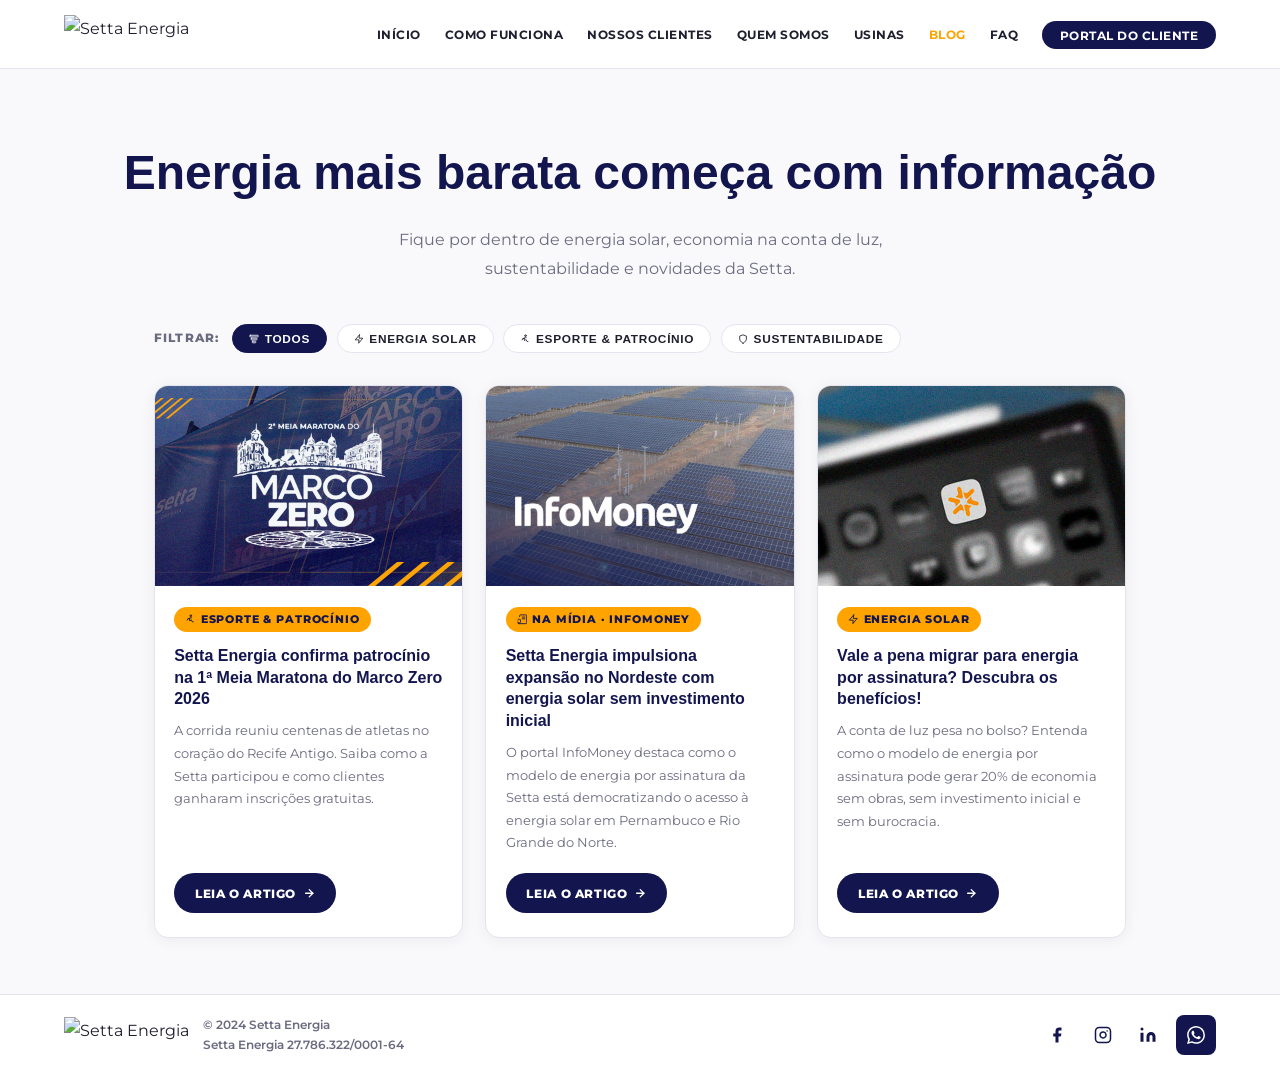
==== commit ec797b78: "Update index.html" ====
--- a/index.html
+++ b/index.html
@@ -26,7 +26,7 @@
       <li><a href="https://settaenergia.com.br/#como-funciona">Como Funciona</a></li>
       <li><a href="https://settaenergia.com.br/#clientes-ativos">Nossos Clientes</a></li>
       <li><a href="https://settaenergia.com.br/quemSomos.html">Quem Somos</a></li>
-      <li><a href="https://settaenergia.com.br/usinas.html">Usinas</a></li>2026
+      <li><a href="https://settaenergia.com.br/usinas.html">Usinas</a></li>
       <li><a href="index.html" class="ativo">Blog</a></li>
       <li><a href="https://settaenergia.com.br/#faq">FAQ</a></li>
       <li class="portal"><a href="https://www.portalsettaenergia.com.br/">Portal do Cliente</a></li>
--- a/blog-setta.css
+++ b/blog-setta.css
@@ -4,7 +4,7 @@
   --azul:      #13154f;
   --azul-mid:  #1c1f6e;
   --laranja:   #ffa300;
-  --laranja-dk:#e08f00;
+  --laranja-dk:#ffa300;
   --bg:        #f9f9fb;
   --branco:    #ffffff;
   --texto:     #1e1e2e;
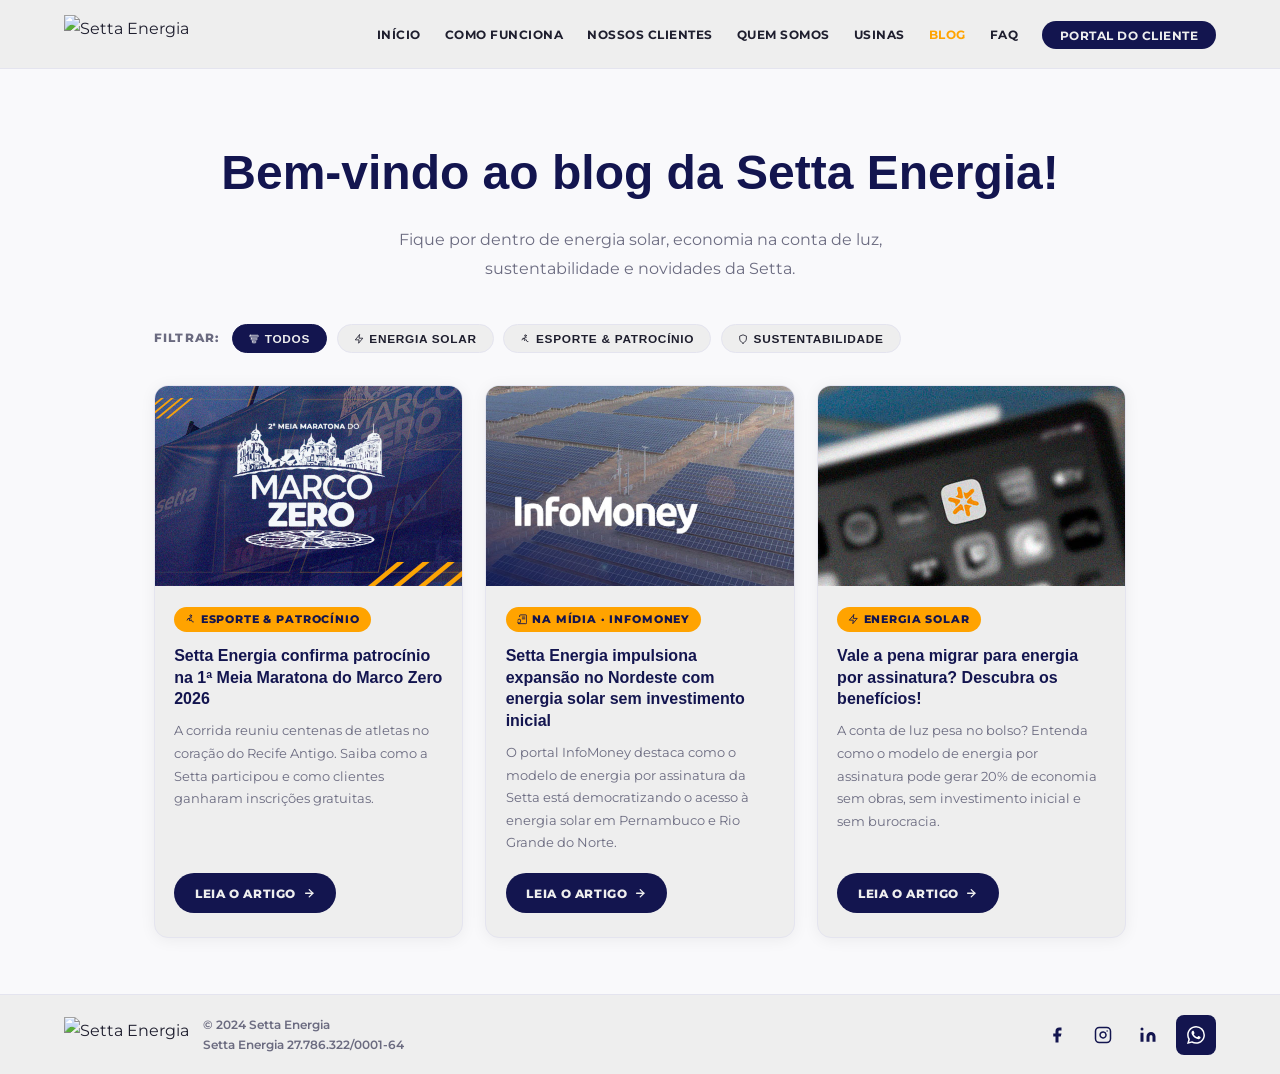
==== commit 09aa8245: "Update index.html" ====
--- a/index.html
+++ b/index.html
@@ -52,7 +52,7 @@
 
 <!-- HERO DO BLOG -->
 <section class="blog-hero">
-  <h1>Energia mais barata começa com informação</h1>
+  <h1>Bem-vindo ao blog da Setta Energia!</h1>
   <p>Fique por dentro de energia solar, economia na conta de luz, sustentabilidade e novidades da Setta.</p>
 </section>
 
--- a/blog-setta.css
+++ b/blog-setta.css
@@ -6,7 +6,7 @@
   --laranja:   #ffa300;
   --laranja-dk:#ffa300;
   --bg:        #f9f9fb;
-  --branco:    #ffffff;
+  --branco:    #eeeeee;
   --texto:     #1e1e2e;
   --muted:     #6b6b80;
   --borda:     #e4e4ef;
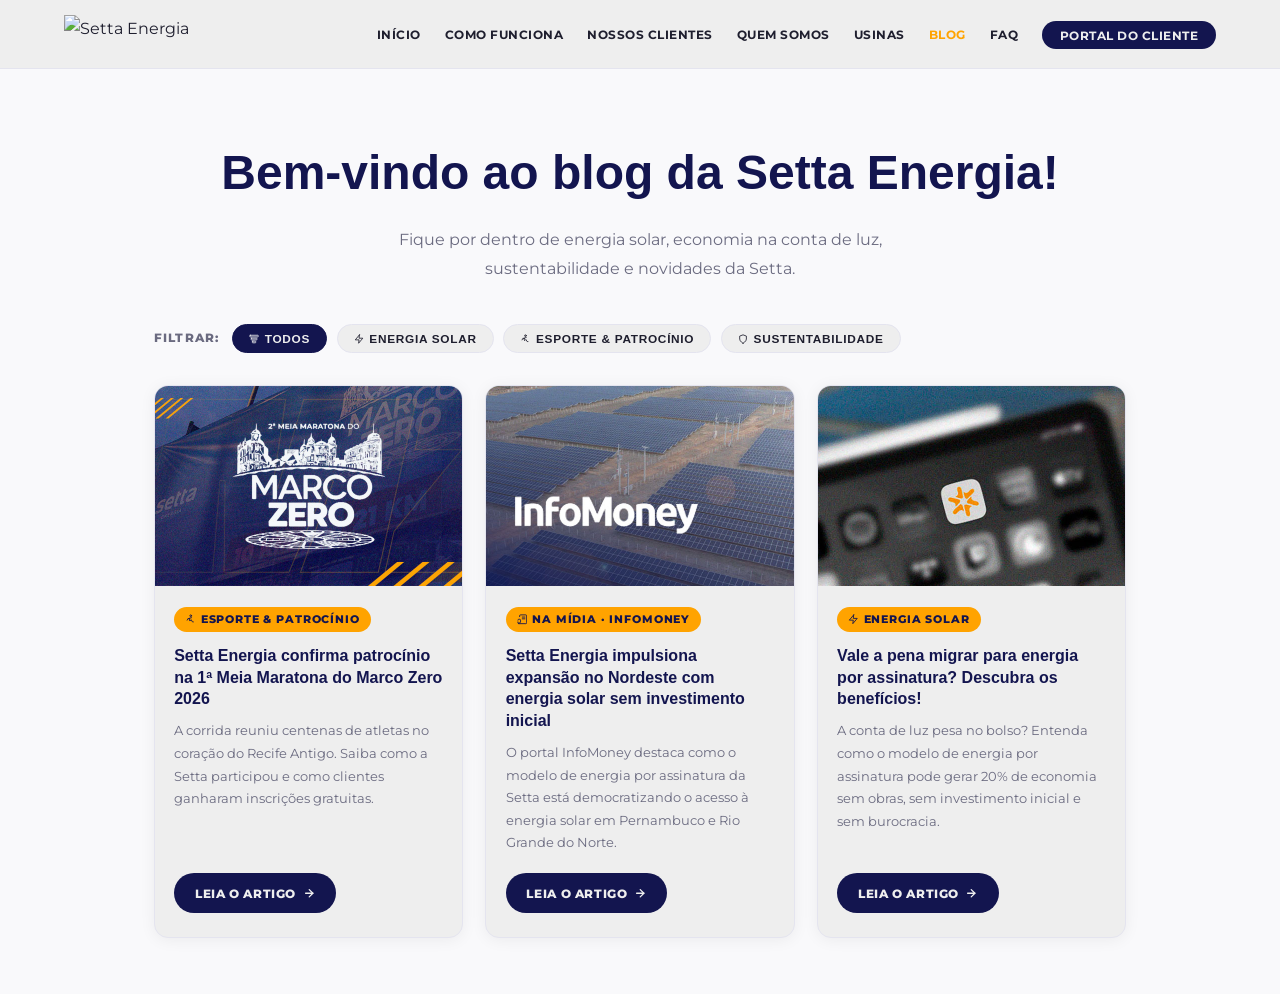
==== commit 8c33fe7d: "Update index.html" ====
--- a/index.html
+++ b/index.html
@@ -163,29 +163,5 @@
 }
 </script>
 
-<!-- FOOTER -->
-<footer>
-  <div class="f-left">
-    <a href="https://settaenergia.com.br/">
-      <img src="https://settaenergia.com.br/assets/Logo2.svg" alt="Setta Energia" class="f-logo"/>
-    </a>
-    <p class="f-copy">© 2024 Setta Energia<br/>Setta Energia 27.786.322/0001-64</p>
-  </div>
-  <div class="f-social">
-    <a href="https://www.facebook.com/settaenergia/" target="_blank" aria-label="Facebook">
-      <svg viewBox="0 0 24 24" fill="currentColor"><path d="M18 2h-3a5 5 0 00-5 5v3H7v4h3v8h4v-8h3l1-4h-4V7a1 1 0 011-1h3z"/></svg>
-    </a>
-    <a href="https://www.instagram.com/settaenergia/" target="_blank" aria-label="Instagram">
-      <svg viewBox="0 0 24 24" fill="none" stroke="currentColor" stroke-width="2" stroke-linecap="round" stroke-linejoin="round"><rect x="2" y="2" width="20" height="20" rx="5" ry="5"/><path d="M16 11.37A4 4 0 1112.63 8 4 4 0 0116 11.37z"/><line x1="17.5" y1="6.5" x2="17.51" y2="6.5"/></svg>
-    </a>
-    <a href="https://br.linkedin.com/company/settaenergia" target="_blank" aria-label="LinkedIn">
-      <svg viewBox="0 0 24 24" fill="currentColor"><path d="M16 8a6 6 0 016 6v7h-4v-7a2 2 0 00-2-2 2 2 0 00-2 2v7h-4v-7a6 6 0 016-6zM2 9h4v12H2z"/><circle cx="4" cy="4" r="2"/></svg>
-    </a>
-    <a href="https://wa.me/558130195995" target="_blank" aria-label="WhatsApp" class="f-social-wa">
-      <svg viewBox="0 0 24 24" fill="currentColor"><path d="M17.472 14.382c-.297-.149-1.758-.867-2.03-.967-.273-.099-.471-.148-.67.15-.197.297-.767.966-.94 1.164-.173.199-.347.223-.644.075-.297-.15-1.255-.463-2.39-1.475-.883-.788-1.48-1.761-1.653-2.059-.173-.297-.018-.458.13-.606.134-.133.298-.347.446-.52.149-.174.198-.298.298-.497.099-.198.05-.371-.025-.52-.075-.149-.669-1.612-.916-2.207-.242-.579-.487-.5-.669-.51a6.073 6.073 0 00-.57-.01c-.198 0-.52.074-.792.372-.272.297-1.04 1.016-1.04 2.479s1.065 2.875 1.213 3.074c.149.198 2.096 3.2 5.077 4.487.709.306 1.262.489 1.694.625.712.227 1.36.195 1.871.118.571-.085 1.758-.719 2.006-1.413.248-.694.248-1.289.173-1.413-.074-.124-.272-.198-.57-.347zm-5.421 7.403h-.004a9.87 9.87 0 01-5.031-1.378l-.361-.214-3.741.982.998-3.648-.235-.374a9.86 9.86 0 01-1.51-5.26c.001-5.45 4.436-9.884 9.888-9.884 2.64 0 5.122 1.03 6.988 2.898a9.825 9.825 0 012.893 6.994c-.003 5.45-4.437 9.884-9.885 9.884zm8.413-18.297A11.815 11.815 0 0012.05 0C5.495 0 .16 5.335.157 11.892c0 2.096.547 4.142 1.588 5.945L.057 24l6.305-1.654a11.882 11.882 0 005.683 1.448h.005c6.554 0 11.89-5.335 11.893-11.893a11.821 11.821 0 00-3.48-8.413z"/></svg>
-    </a>
-  </div>
-</footer>
-
 </body>
 </html>
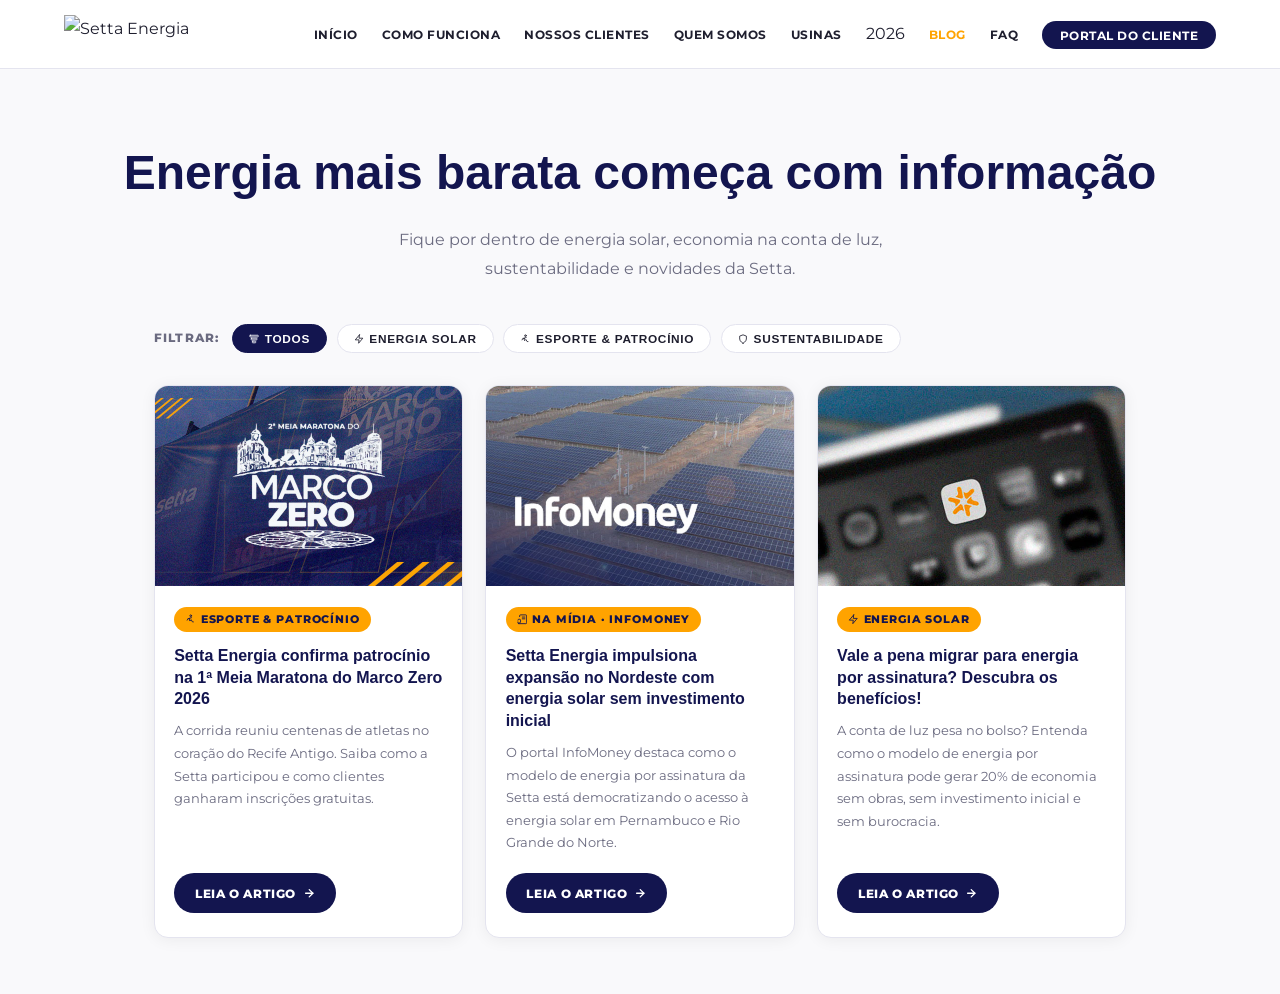
==== commit bad2ed07: "Add files via upload" ====
--- a/index.html
+++ b/index.html
@@ -26,7 +26,7 @@
       <li><a href="https://settaenergia.com.br/#como-funciona">Como Funciona</a></li>
       <li><a href="https://settaenergia.com.br/#clientes-ativos">Nossos Clientes</a></li>
       <li><a href="https://settaenergia.com.br/quemSomos.html">Quem Somos</a></li>
-      <li><a href="https://settaenergia.com.br/usinas.html">Usinas</a></li>
+      <li><a href="https://settaenergia.com.br/usinas.html">Usinas</a></li>2026
       <li><a href="index.html" class="ativo">Blog</a></li>
       <li><a href="https://settaenergia.com.br/#faq">FAQ</a></li>
       <li class="portal"><a href="https://www.portalsettaenergia.com.br/">Portal do Cliente</a></li>
@@ -52,7 +52,7 @@
 
 <!-- HERO DO BLOG -->
 <section class="blog-hero">
-  <h1>Bem-vindo ao blog da Setta Energia!</h1>
+  <h1>Energia mais barata começa com informação</h1>
   <p>Fique por dentro de energia solar, economia na conta de luz, sustentabilidade e novidades da Setta.</p>
 </section>
 
--- a/blog-setta.css
+++ b/blog-setta.css
@@ -6,7 +6,7 @@
   --laranja:   #ffa300;
   --laranja-dk:#ffa300;
   --bg:        #f9f9fb;
-  --branco:    #eeeeee;
+  --branco:    #ffffff;
   --texto:     #1e1e2e;
   --muted:     #6b6b80;
   --borda:     #e4e4ef;
@@ -333,6 +333,7 @@
 .share-btn:hover { transform: translateY(-2px); opacity: .85; }
 .s-wa { background: var(--azul); color: #fff; }
 .s-ig { background: var(--azul); color: #fff; }
+.s-ig svg { color: currentColor; }
 .s-li { background: var(--azul); color: #fff; }
 
 /* ══════════════════════════
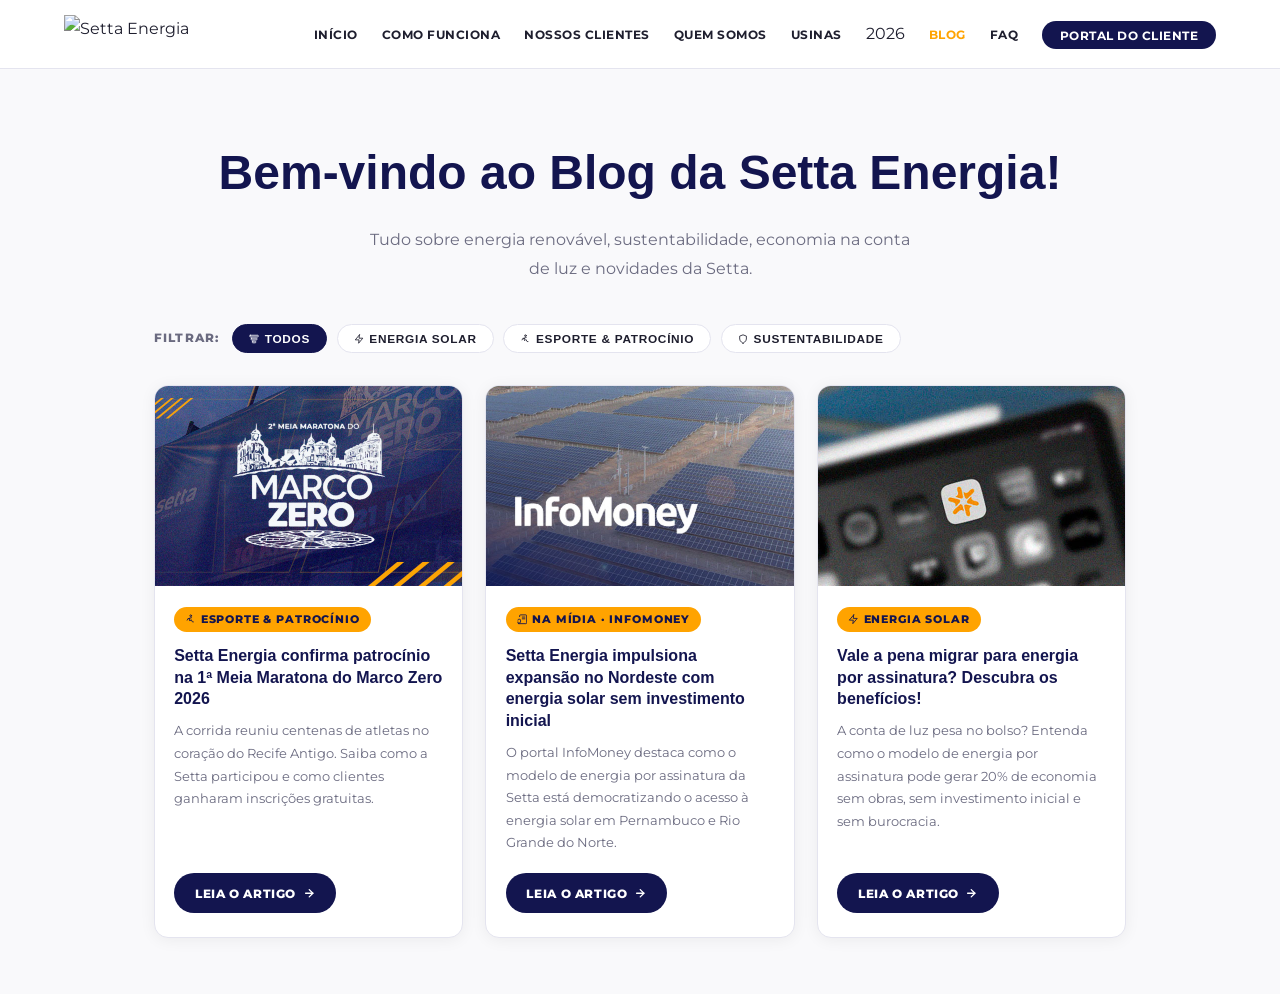
==== commit 0a9c6bc3: "Update index.html" ====
--- a/index.html
+++ b/index.html
@@ -52,8 +52,8 @@
 
 <!-- HERO DO BLOG -->
 <section class="blog-hero">
-  <h1>Energia mais barata começa com informação</h1>
-  <p>Fique por dentro de energia solar, economia na conta de luz, sustentabilidade e novidades da Setta.</p>
+  <h1>Bem-vindo ao Blog da Setta Energia!</h1>
+  <p>Tudo sobre energia renovável, sustentabilidade, economia na conta de luz e novidades da Setta.</p>
 </section>
 
 <!-- FILTRO DE CATEGORIAS -->
